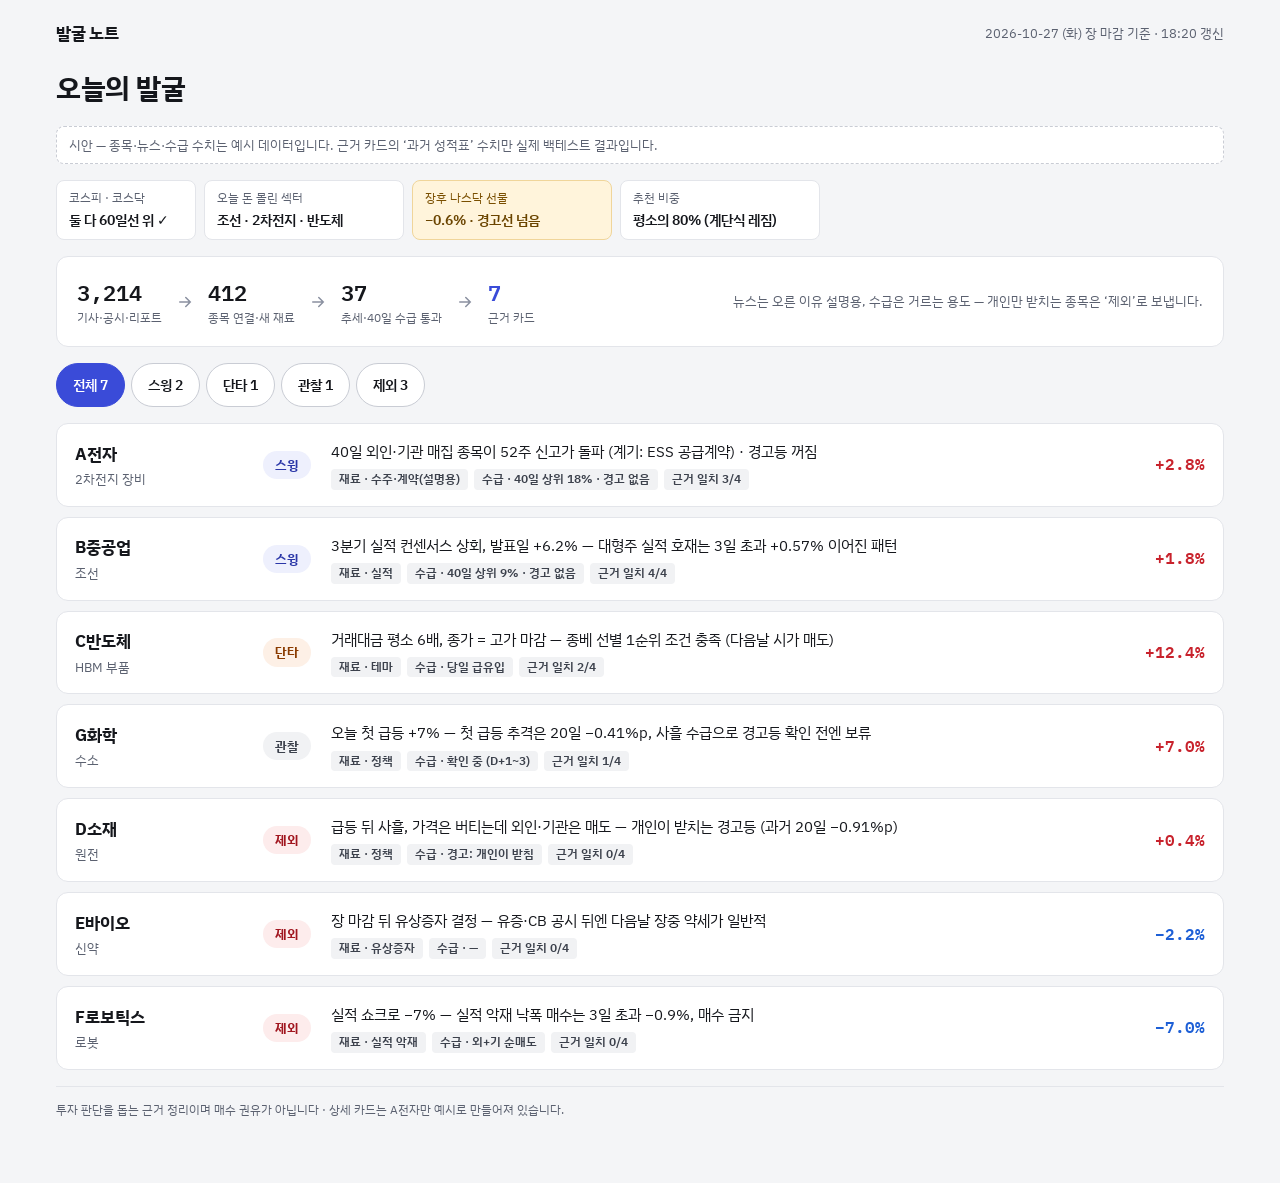
==== index.html @ fd0cb305 "발굴 노트 시안: 오늘의 발굴 목록과 종목 근거 카드 Co-Authored-By: Claude Opus 5.5 <noreply@anthropic.com>" ====
<!doctype html>
<html lang="ko">
<head>
<meta charset="utf-8">
<meta name="viewport" content="width=device-width, initial-scale=1">
<meta name="robots" content="noindex, nofollow">
<title>발굴 노트 · 오늘의 발굴</title>
<link rel="preconnect" href="https://fonts.googleapis.com">
<link rel="preconnect" href="https://fonts.gstatic.com" crossorigin>
<link rel="stylesheet" href="https://fonts.googleapis.com/css2?family=IBM+Plex+Mono:wght@500;600&family=IBM+Plex+Sans+KR:wght@400;500;600;700&display=swap">
<link rel="stylesheet" href="assets/style.css">
</head>
<body>
<div class="wrap">

<header class="top">
<a class="brand" href="./">발굴 노트</a>
<span class="stamp">2026-10-27 (화) 장 마감 기준 · 18:20 갱신</span>
</header>

<h1 class="page-title">오늘의 발굴</h1>

<p class="banner">시안 — 종목·뉴스·수급 수치는 예시 데이터입니다. 근거 카드의 ‘과거 성적표’ 수치만 실제 백테스트 결과입니다.</p>

<section class="market" aria-label="오늘 시황">
<div class="chip"><span>코스피 · 코스닥</span><span>둘 다 60일선 위 ✓</span></div>
<div class="chip wide"><span>오늘 돈 몰린 섹터</span><span>조선 · 2차전지 · 반도체</span></div>
<div class="chip wide warn"><span>장후 나스닥 선물</span><span>−0.6% · 경고선 넘음</span></div>
<div class="chip wide"><span>추천 비중</span><span>평소의 80% (계단식 레짐)</span></div>
</section>

<section class="card funnel" aria-label="걸러진 과정">
<div class="step"><b>3,214</b><span>기사·공시·리포트</span></div>
<svg aria-hidden="true" width="18" height="18" viewBox="0 0 24 24" fill="none" stroke="#8A90A0" stroke-width="2" stroke-linecap="round"><path d="M5 12h14M13 6l6 6-6 6"/></svg>
<div class="step"><b>412</b><span>종목 연결·새 재료</span></div>
<svg aria-hidden="true" width="18" height="18" viewBox="0 0 24 24" fill="none" stroke="#8A90A0" stroke-width="2" stroke-linecap="round"><path d="M5 12h14M13 6l6 6-6 6"/></svg>
<div class="step"><b>37</b><span>추세·40일 수급 통과</span></div>
<svg aria-hidden="true" width="18" height="18" viewBox="0 0 24 24" fill="none" stroke="#8A90A0" stroke-width="2" stroke-linecap="round"><path d="M5 12h14M13 6l6 6-6 6"/></svg>
<div class="step last"><b>7</b><span>근거 카드</span></div>
<span class="why">뉴스는 오른 이유 설명용, 수급은 거르는 용도 — 개인만 받치는 종목은 ‘제외’로 보냅니다.</span>
</section>

<div id="tabs" class="filters" role="tablist" aria-label="분류"></div>
<div id="list" class="list" role="tabpanel"></div>

<footer>투자 판단을 돕는 근거 정리이며 매수 권유가 아닙니다 · 상세 카드는 A전자만 예시로 만들어져 있습니다.</footer>
</div>
<script src="assets/list.js"></script>
</body>
</html>
---- assets/style.css ----
:root {
  color-scheme: light;
  --bg: #F4F5F7; --surface: #FFFFFF; --soft: #F7F8FA; --line: #E3E5EA; --line2: #C9CCD4; --rule: #EEF0F3;
  --ink: #15171C; --ink2: #3C414C; --muted: #5B6170;
  --accent: #3A4BD8; --accent-bg: #EEF0FD; --accent-ink: #2B37A8;
  --up: #C8222C; --up-ink: #A1161F; --down: #1D5FD6; --down-ink: #174BB0;
  --warn-bg: #FFF4DB; --warn-line: #F0D59A; --warn-ink: #6B4500; --warn-soft: #FFFBF0;
  --mono: 'IBM Plex Mono', ui-monospace, monospace;
}
* { box-sizing: border-box; }
body { margin: 0; background: var(--bg); color: var(--ink); font-family: 'IBM Plex Sans KR', system-ui, sans-serif; font-size: 15px; line-height: 1.55; }
a { color: var(--accent-ink); }
a:hover { color: #1C2580; }
h1, h2, h3, p { margin: 0; }
.wrap { max-width: 1200px; margin: 0 auto; padding: 20px 16px 64px; display: flex; flex-direction: column; gap: 16px; }
.top { display: flex; flex-wrap: wrap; align-items: center; justify-content: space-between; gap: 12px; }
.top .left { display: flex; align-items: center; gap: 16px; flex-wrap: wrap; }
.brand { font-weight: 700; font-size: 17px; letter-spacing: -0.2px; color: var(--ink); text-decoration: none; }
.back { font-size: 14px; text-decoration: none; padding: 10px 0; }
.stamp { font-size: 13px; color: var(--muted); }
.banner { font-size: 13px; color: var(--muted); background: var(--surface); border: 1px dashed var(--line2); border-radius: 8px; padding: 8px 12px; }
.page-title { font-size: 28px; font-weight: 700; letter-spacing: -0.5px; margin-top: 4px; }

.market { display: flex; flex-wrap: wrap; gap: 8px; }
.chip { background: var(--surface); border: 1px solid var(--line); border-radius: 8px; padding: 8px 12px; display: flex; flex-direction: column; gap: 2px; min-width: 140px; }
.chip span:first-child { font-size: 12px; color: var(--muted); }
.chip span:last-child { font-size: 14px; font-weight: 600; }
.chip.wide { min-width: 200px; }
.chip.warn { background: var(--warn-bg); border-color: var(--warn-line); }
.chip.warn span:first-child { color: #7A4F00; }
.chip.warn span:last-child { color: var(--warn-ink); }

.card { background: var(--surface); border: 1px solid var(--line); border-radius: 12px; padding: 20px; display: flex; flex-direction: column; gap: 12px; min-width: 0; }
.card.hero { padding: 24px; gap: 20px; }
.card-head { display: flex; flex-wrap: wrap; justify-content: space-between; align-items: baseline; gap: 8px; }
.card h2 { font-size: 17px; font-weight: 700; }
.sub { font-size: 12px; color: var(--muted); }
.note { font-size: 13px; color: var(--muted); }
.body-text { font-size: 14px; color: var(--ink2); }
.mono { font-family: var(--mono); }

.id-row { display: flex; flex-wrap: wrap; align-items: flex-start; justify-content: space-between; gap: 16px; }
.id-row h1 { font-size: 30px; font-weight: 700; letter-spacing: -0.5px; }
.price { display: flex; align-items: baseline; gap: 10px; }
.price b { font-family: var(--mono); font-size: 28px; font-weight: 600; }
.price .chg { font-family: var(--mono); font-size: 17px; font-weight: 600; }
.up { color: var(--up); } .down { color: var(--down); }
.verdict { display: flex; flex-direction: column; align-items: flex-end; gap: 6px; }
.badge { font-size: 13px; font-weight: 700; border-radius: 999px; padding: 4px 12px; white-space: nowrap; }
.badge.lg { font-size: 15px; padding: 6px 14px; }
.b-swing { background: var(--accent-bg); color: var(--accent-ink); }
.b-day { background: #FDF0E6; color: #8A3B00; }
.b-watch { background: #F1F2F4; color: var(--ink2); }
.b-out { background: #FDECEC; color: var(--up-ink); }
.thesis { font-size: 19px; line-height: 1.6; font-weight: 500; max-width: 920px; }

.checks { display: grid; grid-template-columns: repeat(auto-fit, minmax(230px, 1fr)); gap: 12px; }
.check { border: 1px solid var(--line); border-radius: 10px; padding: 14px; display: flex; flex-direction: column; gap: 6px; }
.check .t { display: flex; align-items: center; gap: 8px; }
.check .t b { font-weight: 700; }
.check .t em { font-style: normal; font-size: 12px; font-weight: 600; color: var(--accent); }
.check.partial { border-color: var(--warn-line); background: var(--warn-soft); }
.check.partial .t em { color: #7A4F00; }

.cols { display: flex; flex-wrap: wrap; gap: 16px; align-items: flex-start; }
.col-main { flex: 999 1 560px; min-width: 0; display: flex; flex-direction: column; gap: 16px; }
.col-side { flex: 1 1 340px; min-width: 0; display: flex; flex-direction: column; gap: 16px; }

.legend { display: flex; gap: 14px; font-size: 12px; color: var(--muted); flex-wrap: wrap; }
.legend span { display: flex; align-items: center; gap: 6px; }
.legend i { display: inline-block; }
.chart { width: 100%; height: 170px; display: block; }
.axis { display: flex; justify-content: space-between; font-size: 12px; color: var(--muted); font-family: var(--mono); }

.lights { display: flex; flex-direction: column; gap: 8px; }
.light { display: flex; flex-wrap: wrap; justify-content: space-between; align-items: center; gap: 8px 12px; border: 1px solid var(--line); border-radius: 8px; padding: 10px 12px; }
.light.pass { border: 0; background: var(--soft); }
.light > div { display: flex; flex-direction: column; gap: 2px; min-width: 0; flex: 1 1 260px; }
.light b { font-size: 14px; font-weight: 600; }
.pill-off { font-size: 13px; font-weight: 700; color: var(--accent); background: var(--accent-bg); border-radius: 999px; padding: 3px 12px; }
.pill-pass { font-size: 13px; font-weight: 700; background: var(--surface); border: 1px solid var(--line2); border-radius: 999px; padding: 3px 12px; }
.h3 { font-size: 14px; font-weight: 600; color: var(--ink2); margin-top: 4px; }

.bars { display: flex; gap: 6px; }
.bar { flex: 1; min-width: 0; display: flex; flex-direction: column; align-items: center; }
.bar .pos, .bar .neg { width: 100%; display: flex; flex-direction: column; align-items: center; gap: 2px; }
.bar .pos { height: 80px; justify-content: flex-end; }
.bar .neg { height: 64px; justify-content: flex-start; }
.bar .zero { height: 1px; width: 100%; background: var(--line2); }
.bar i { display: block; width: 60%; max-width: 30px; }
.bar .pos i { background: var(--up); border-radius: 3px 3px 0 0; }
.bar .neg i { background: var(--down); border-radius: 0 0 3px 3px; }
.bar small { font-size: 11px; font-family: var(--mono); }
.bar .pos small { color: var(--up-ink); } .bar .neg small { color: var(--down-ink); }
.bar .d { color: var(--muted); }

.stats { display: grid; grid-template-columns: repeat(auto-fit, minmax(180px, 1fr)); gap: 10px; }
.stat { background: var(--soft); border-radius: 8px; padding: 12px; display: flex; flex-direction: column; gap: 4px; }
.stat span:first-child { font-size: 12px; color: var(--muted); }
.stat span:last-child { font-size: 14px; font-weight: 600; }

.filters { display: flex; flex-wrap: wrap; gap: 6px; }
.fbtn { min-height: 44px; padding: 0 14px; border-radius: 999px; border: 1px solid var(--line2); background: var(--surface); color: var(--ink); font: inherit; font-size: 13px; font-weight: 600; cursor: pointer; }
.fbtn[aria-pressed="true"], .fbtn[aria-selected="true"] { background: var(--accent); border-color: var(--accent); color: #FFFFFF; }
.fbtn.lg { font-size: 14px; padding: 0 16px; }
.timeline { margin: 0; padding: 0; list-style: none; display: flex; flex-direction: column; }
.timeline li { display: flex; gap: 14px; padding: 12px 0; border-top: 1px solid var(--rule); }
.timeline .when { flex: 0 0 104px; font-size: 13px; color: var(--muted); font-family: var(--mono); }
.timeline .what { display: flex; flex-direction: column; gap: 4px; min-width: 0; }
.tags { display: flex; flex-wrap: wrap; gap: 6px; }
.tag { font-size: 12px; font-weight: 600; background: #F1F2F4; color: var(--ink2); border-radius: 4px; padding: 1px 8px; }
.tag.t-disc { background: var(--accent-bg); color: var(--accent-ink); }
.tag.t-rep { background: #FDF0E6; color: #8A3B00; }
.tag.t-first { background: #E9F6EE; color: #1E6B3A; }
.tag.t-ref { background: var(--warn-bg); color: var(--warn-ink); }
.timeline .title { font-size: 15px; }
.timeline a.title { font-weight: 500; }
.more { min-height: 44px; border-radius: 8px; border: 1px solid var(--line2); background: var(--surface); color: var(--ink); font: inherit; font-size: 14px; font-weight: 600; cursor: pointer; }

.kv { margin: 0; display: grid; grid-template-columns: minmax(96px, max-content) 1fr; column-gap: 20px; row-gap: 10px; font-size: 14px; }
.kv dt { color: var(--muted); } .kv dd { margin: 0; }

.grp { font-size: 13px; font-weight: 700; margin-top: 4px; }
.grp.buy { color: var(--accent); } .grp.out { color: var(--up-ink); } .grp.ref { color: var(--muted); }
.rows { display: flex; flex-direction: column; gap: 8px; }
.row { border: 1px solid var(--line); border-radius: 8px; padding: 12px; display: flex; flex-direction: column; gap: 4px; }
.row b { font-size: 14px; font-weight: 600; }
.row span { font-size: 13px; color: var(--ink2); }
.bul { margin: 0; padding-left: 18px; display: flex; flex-direction: column; gap: 8px; font-size: 14px; color: var(--ink2); }
.scn { display: flex; flex-direction: column; gap: 4px; }
.scn b { font-size: 13px; font-weight: 700; }
.box2 { background: var(--soft); border-radius: 8px; padding: 12px; display: grid; grid-template-columns: repeat(2, minmax(0, 1fr)); gap: 8px; font-size: 13px; }
.box2 span:nth-child(odd) { color: var(--muted); }
.box2 span:nth-child(even) { font-family: var(--mono); font-weight: 600; }
.risk { display: grid; grid-template-columns: 1fr max-content; row-gap: 8px; column-gap: 12px; font-size: 14px; }
.risk span:nth-child(odd) { color: var(--ink2); }
.risk span:nth-child(even) { font-weight: 600; }
.track { display: grid; grid-template-columns: repeat(3, minmax(0, 1fr)); gap: 8px; text-align: center; }
.track div { background: var(--soft); border-radius: 8px; padding: 10px 4px; display: flex; flex-direction: column; gap: 2px; color: var(--muted); }
.track span:first-child { font-size: 12px; }
.track span:last-child { font-size: 14px; font-weight: 600; }

.funnel { flex-direction: row; flex-wrap: wrap; align-items: center; gap: 10px 14px; padding: 18px 20px; }
.funnel .step { display: flex; flex-direction: column; }
.funnel .step b { font-family: var(--mono); font-size: 22px; font-weight: 600; }
.funnel .step span { font-size: 12px; color: var(--muted); }
.funnel .step.last b { color: var(--accent); }
.funnel .why { flex: 1 1 260px; font-size: 13px; color: var(--muted); text-align: right; }
.list { display: flex; flex-direction: column; gap: 10px; }
.item { text-decoration: none; color: inherit; background: var(--surface); border: 1px solid var(--line); border-radius: 12px; padding: 16px 18px; display: flex; flex-wrap: wrap; align-items: center; gap: 12px 20px; }
.item:hover { border-color: var(--line2); color: inherit; }
.item .nm { flex: 0 0 168px; display: flex; flex-direction: column; gap: 2px; }
.item .nm b { font-size: 17px; font-weight: 700; }
.item .nm span { font-size: 13px; color: var(--muted); }
.item .mid { flex: 999 1 320px; min-width: 0; display: flex; flex-direction: column; gap: 6px; }
.item .mid > span { font-size: 15px; }
.item .pct { flex: 0 0 72px; text-align: right; font-family: var(--mono); font-size: 16px; font-weight: 600; }
footer { font-size: 12px; color: var(--muted); border-top: 1px solid var(--line); padding-top: 14px; }

@media (max-width: 560px) {
  .funnel .why { text-align: left; }
  .item .pct { text-align: left; }
  .timeline .when { flex-basis: 84px; }
  .verdict { align-items: flex-start; }
}
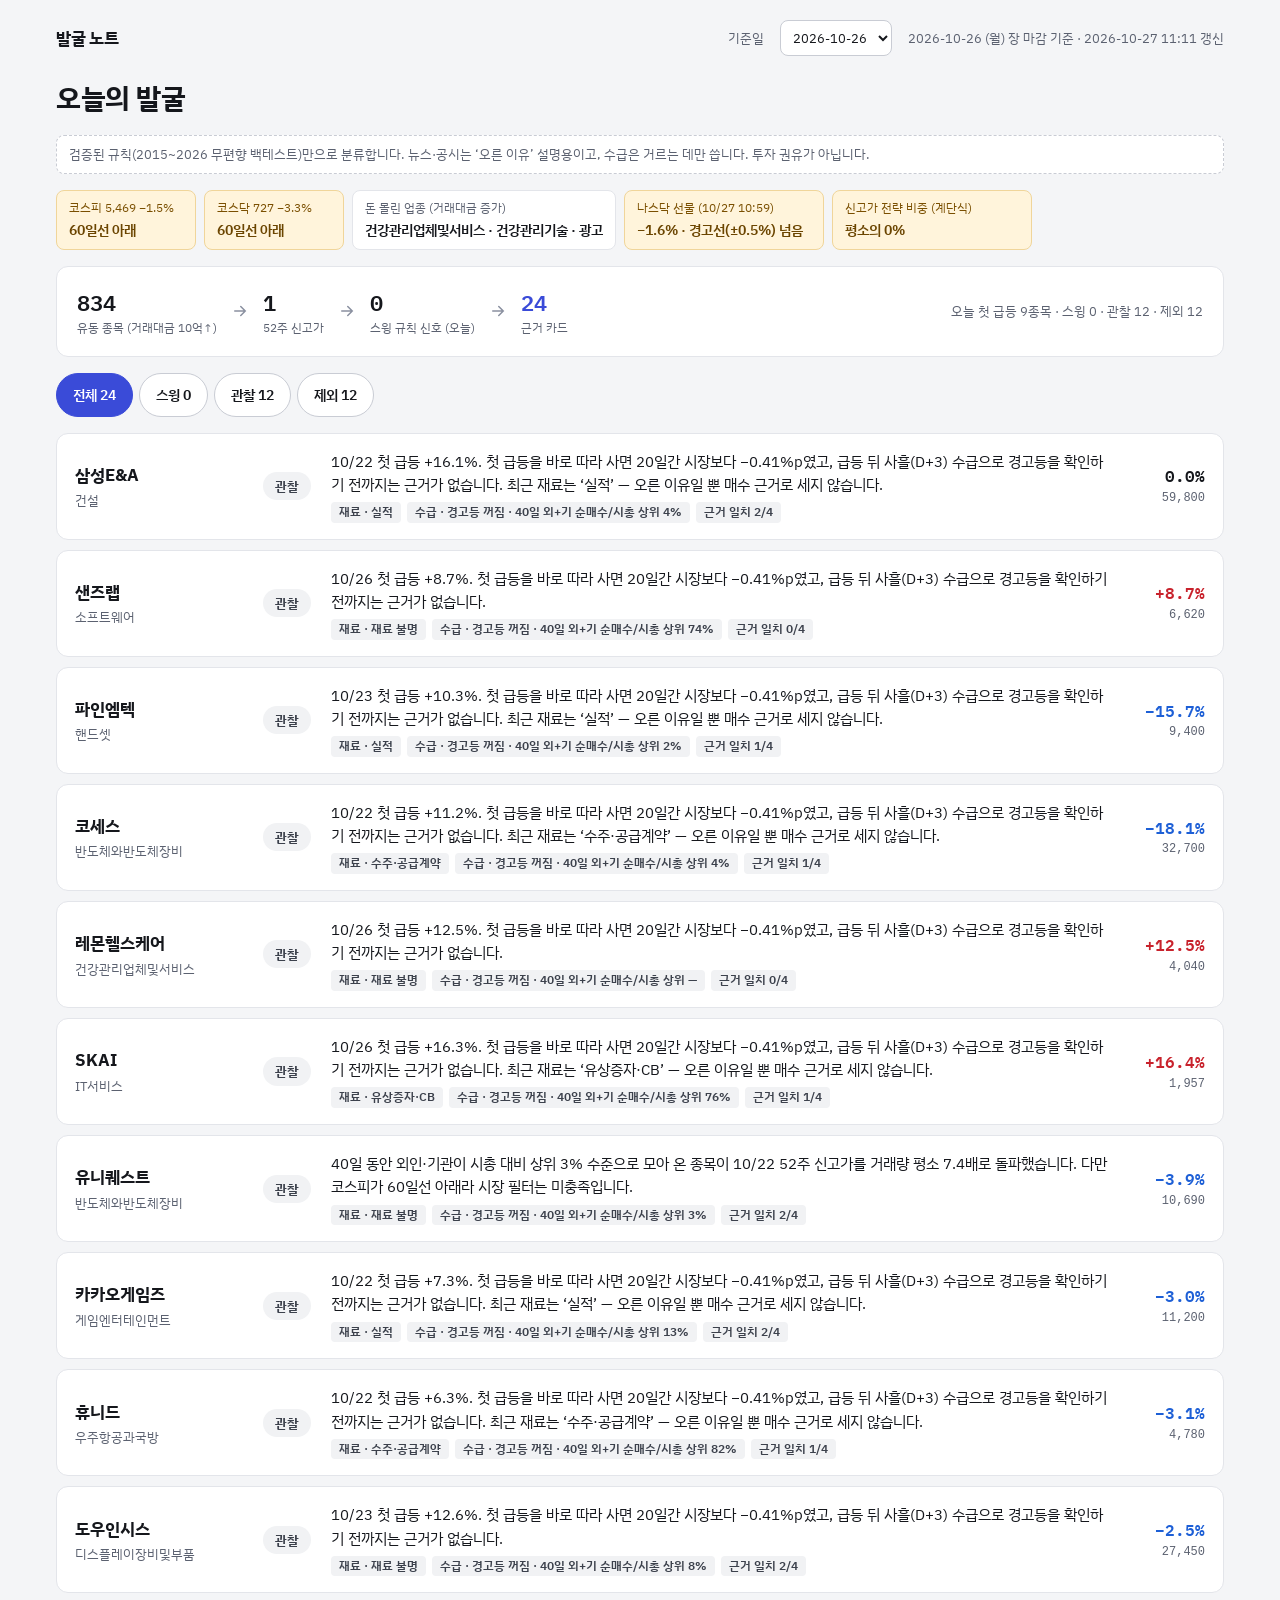
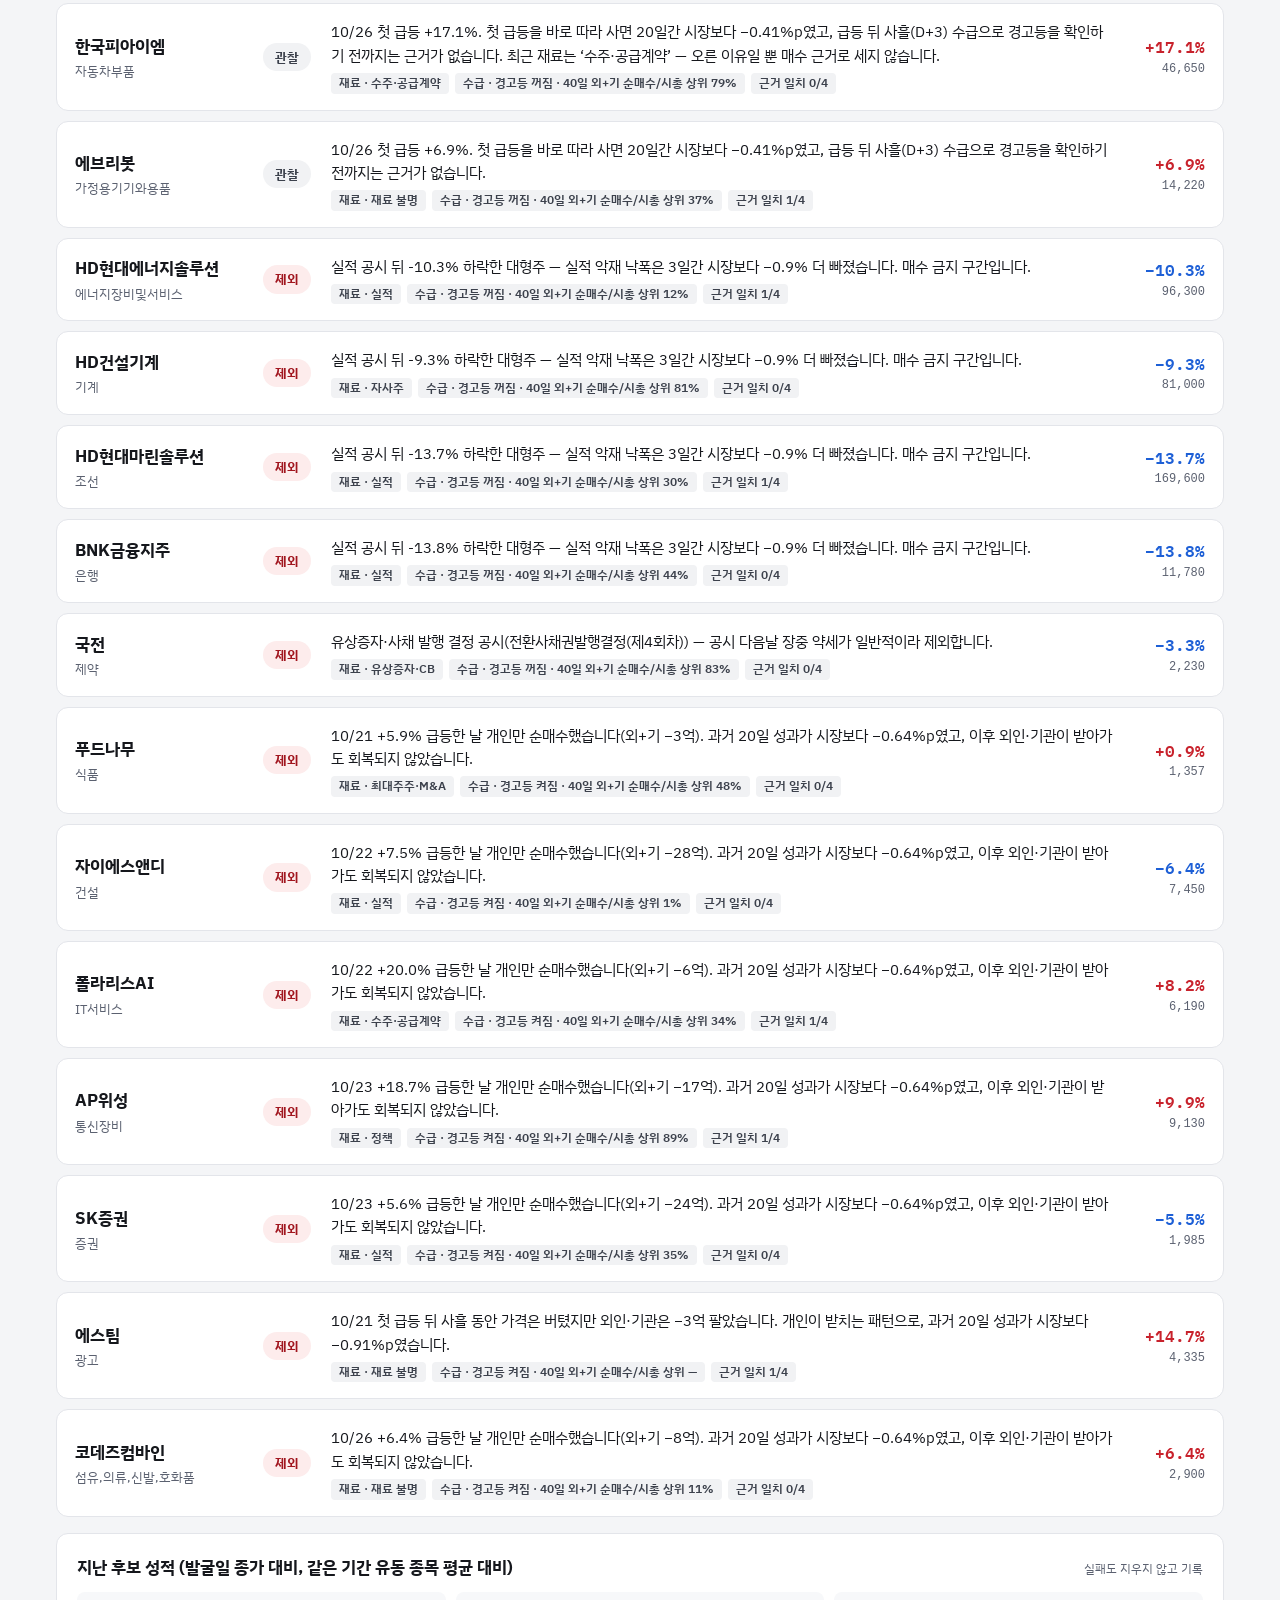
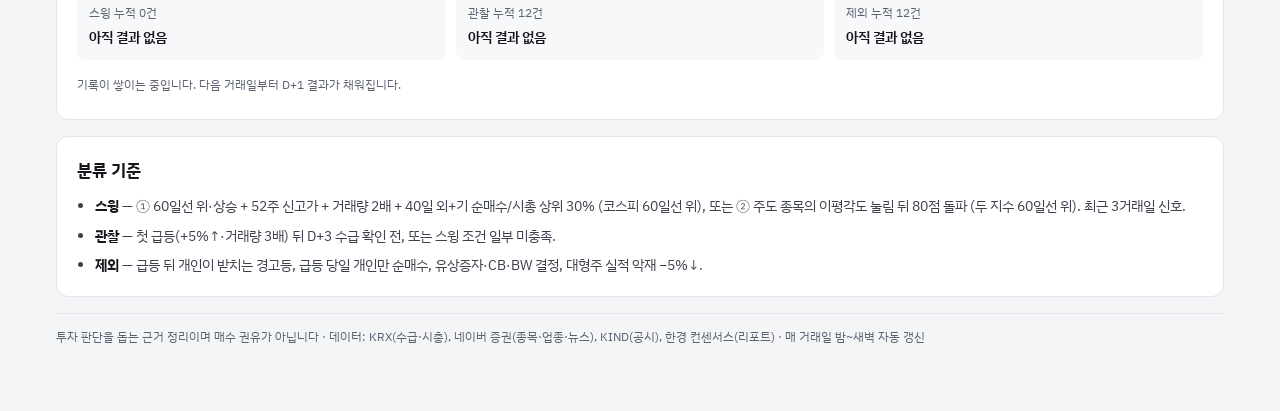
==== commit 43e32c3d: "실제 데이터 파이프라인: 수집·검증 규칙 분류·근거 카드 JSON·매일 자동 갱신 - pipeline/: data 브랜치(수급·시총)·네이버·KIND 수집, 스윙/관찰/제외 분류," ====
--- a/index.html
+++ b/index.html
@@ -15,36 +15,45 @@
 
 <header class="top">
 <a class="brand" href="./">발굴 노트</a>
-<span class="stamp">2026-10-27 (화) 장 마감 기준 · 18:20 갱신</span>
+<div class="left">
+<label class="stamp" for="dateSel">기준일</label>
+<select id="dateSel" class="datesel" aria-label="기준일 선택"></select>
+<span id="stamp" class="stamp"></span>
+</div>
 </header>
 
 <h1 class="page-title">오늘의 발굴</h1>
 
-<p class="banner">시안 — 종목·뉴스·수급 수치는 예시 데이터입니다. 근거 카드의 ‘과거 성적표’ 수치만 실제 백테스트 결과입니다.</p>
+<p class="banner">검증된 규칙(2015~2026 무편향 백테스트)만으로 분류합니다. 뉴스·공시는 ‘오른 이유’ 설명용이고, 수급은 거르는 데만 씁니다. 투자 권유가 아닙니다.</p>
 
-<section class="market" aria-label="오늘 시황">
-<div class="chip"><span>코스피 · 코스닥</span><span>둘 다 60일선 위 ✓</span></div>
-<div class="chip wide"><span>오늘 돈 몰린 섹터</span><span>조선 · 2차전지 · 반도체</span></div>
-<div class="chip wide warn"><span>장후 나스닥 선물</span><span>−0.6% · 경고선 넘음</span></div>
-<div class="chip wide"><span>추천 비중</span><span>평소의 80% (계단식 레짐)</span></div>
-</section>
+<section id="market" class="market" aria-label="시황"></section>
 
-<section class="card funnel" aria-label="걸러진 과정">
-<div class="step"><b>3,214</b><span>기사·공시·리포트</span></div>
-<svg aria-hidden="true" width="18" height="18" viewBox="0 0 24 24" fill="none" stroke="#8A90A0" stroke-width="2" stroke-linecap="round"><path d="M5 12h14M13 6l6 6-6 6"/></svg>
-<div class="step"><b>412</b><span>종목 연결·새 재료</span></div>
-<svg aria-hidden="true" width="18" height="18" viewBox="0 0 24 24" fill="none" stroke="#8A90A0" stroke-width="2" stroke-linecap="round"><path d="M5 12h14M13 6l6 6-6 6"/></svg>
-<div class="step"><b>37</b><span>추세·40일 수급 통과</span></div>
-<svg aria-hidden="true" width="18" height="18" viewBox="0 0 24 24" fill="none" stroke="#8A90A0" stroke-width="2" stroke-linecap="round"><path d="M5 12h14M13 6l6 6-6 6"/></svg>
-<div class="step last"><b>7</b><span>근거 카드</span></div>
-<span class="why">뉴스는 오른 이유 설명용, 수급은 거르는 용도 — 개인만 받치는 종목은 ‘제외’로 보냅니다.</span>
-</section>
+<section id="funnel" class="card funnel" aria-label="걸러진 과정"></section>
 
 <div id="tabs" class="filters" role="tablist" aria-label="분류"></div>
 <div id="list" class="list" role="tabpanel"></div>
 
-<footer>투자 판단을 돕는 근거 정리이며 매수 권유가 아닙니다 · 상세 카드는 A전자만 예시로 만들어져 있습니다.</footer>
+<section class="card" aria-labelledby="trackTitle">
+<div class="card-head">
+<h2 id="trackTitle">지난 후보 성적 (발굴일 종가 대비, 같은 기간 유동 종목 평균 대비)</h2>
+<span class="sub">실패도 지우지 않고 기록</span>
 </div>
+<div id="trackSum" class="stats"></div>
+<div class="tablebox"><table id="trackTable" class="tbl"></table></div>
+</section>
+
+<section class="card">
+<h2>분류 기준</h2>
+<ul class="bul">
+<li><b>스윙</b> — ① 60일선 위·상승 + 52주 신고가 + 거래량 2배 + 40일 외+기 순매수/시총 상위 30% (코스피 60일선 위), 또는 ② 주도 종목의 이평각도 눌림 뒤 80점 돌파 (두 지수 60일선 위). 최근 3거래일 신호.</li>
+<li><b>관찰</b> — 첫 급등(+5%↑·거래량 3배) 뒤 D+3 수급 확인 전, 또는 스윙 조건 일부 미충족.</li>
+<li><b>제외</b> — 급등 뒤 개인이 받치는 경고등, 급등 당일 개인만 순매수, 유상증자·CB·BW 결정, 대형주 실적 악재 −5%↓.</li>
+</ul>
+</section>
+
+<footer>투자 판단을 돕는 근거 정리이며 매수 권유가 아닙니다 · 데이터: KRX(수급·시총), 네이버 증권(종목·업종·뉴스), KIND(공시), 한경 컨센서스(리포트) · 매 거래일 밤~새벽 자동 갱신</footer>
+</div>
+<script src="assets/common.js"></script>
 <script src="assets/list.js"></script>
 </body>
 </html>
--- a/assets/style.css
+++ b/assets/style.css
@@ -156,6 +156,21 @@
 .item .mid > span { font-size: 15px; }
 .item .pct { flex: 0 0 72px; text-align: right; font-family: var(--mono); font-size: 16px; font-weight: 600; }
 footer { font-size: 12px; color: var(--muted); border-top: 1px solid var(--line); padding-top: 14px; }
+main { display: flex; flex-direction: column; gap: 16px; }
+.empty { background: var(--surface); border: 1px dashed var(--line2); border-radius: 12px; padding: 24px; color: var(--ink2); font-size: 15px; }
+.datesel { font: inherit; font-size: 13px; min-height: 36px; border: 1px solid var(--line2); border-radius: 8px; background: var(--surface); color: var(--ink); padding: 0 8px; }
+.pill-on { font-size: 13px; font-weight: 700; color: var(--up-ink); background: #FDECEC; border-radius: 999px; padding: 3px 12px; white-space: nowrap; }
+.pill-wait { font-size: 13px; font-weight: 700; color: var(--muted); background: #F1F2F4; border-radius: 999px; padding: 3px 12px; white-space: nowrap; }
+.pill-off, .pill-pass { white-space: nowrap; }
+.check.miss { background: var(--soft); }
+.check.miss .t em { color: var(--muted); }
+.item .pct small { display: block; font-size: 12px; color: var(--muted); font-weight: 500; }
+.tablebox { overflow-x: auto; }
+.tbl { width: 100%; border-collapse: collapse; font-size: 14px; }
+.tbl th, .tbl td { text-align: left; padding: 8px 10px; border-top: 1px solid var(--rule); white-space: nowrap; }
+.tbl th { font-size: 12px; color: var(--muted); font-weight: 600; border-top: 0; }
+.tbl caption { text-align: left; padding: 4px 0; }
+.bul b { color: var(--ink); }
 
 @media (max-width: 560px) {
   .funnel .why { text-align: left; }
